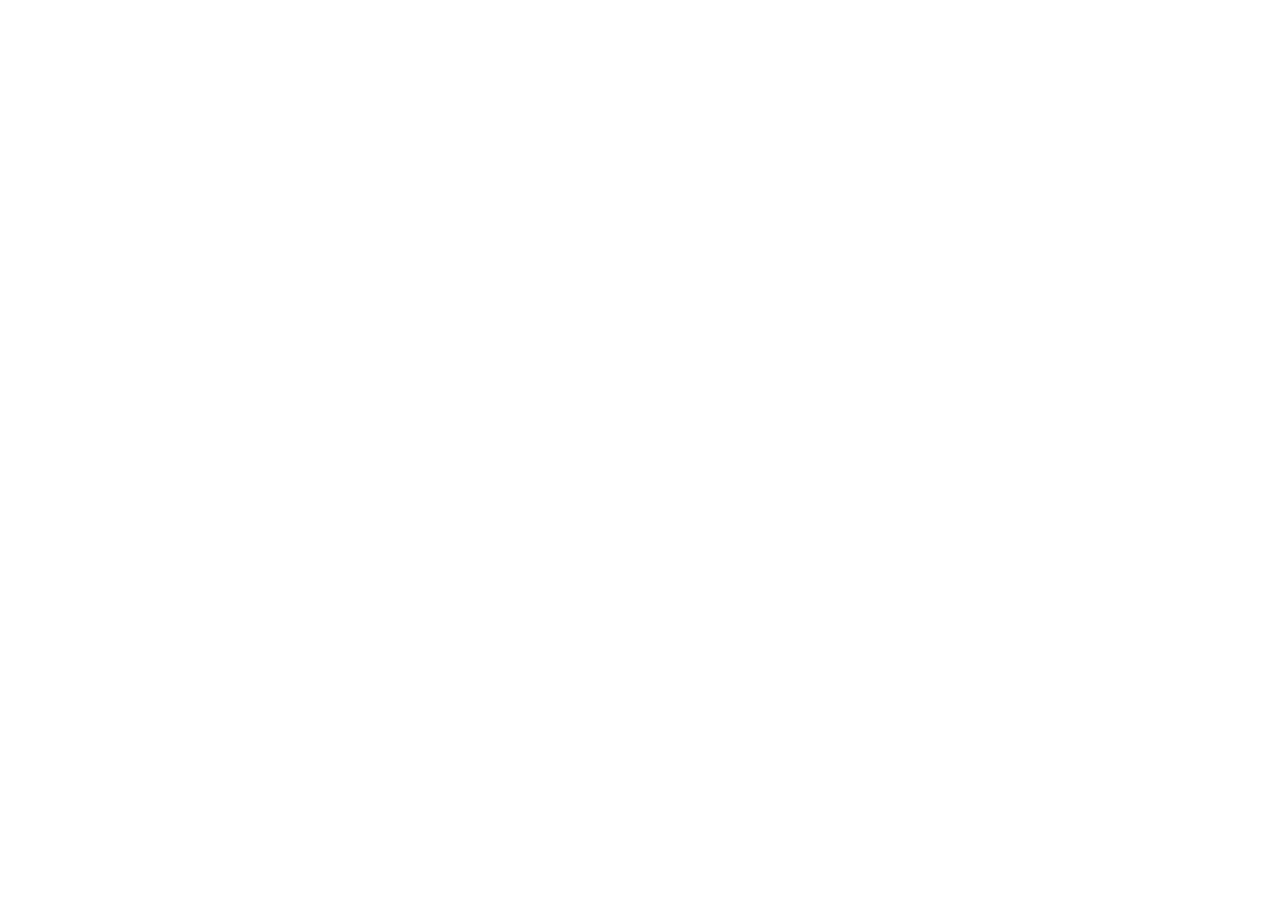
==== index.html @ 9847302b "Add files via upload" ====
<!doctype html>
<html lang="es">
  <head>
    <meta charset="UTF-8" />
    <link rel="icon" type="image/svg+xml" href="/vite.svg" />
    <meta name="viewport" content="width=device-width, initial-scale=1.0" />
    <link rel="preconnect" href="https://fonts.googleapis.com" />
    <link rel="preconnect" href="https://fonts.gstatic.com" crossorigin />
    <link
      href="https://fonts.googleapis.com/css2?family=Inter:wght@400;500;600;700&family=Poppins:wght@500;600;700;800&display=swap"
      rel="stylesheet"
    />
    <meta
      name="description"
      content="Domicilios Riohacha conecta clientes, restaurantes y domiciliarios. Pide comida, registra tu restaurante o empieza a repartir hoy."
    />
    <title>Domicilios Riohacha | Pide, vende y entrega</title>
  </head>
  <body>
    <div id="root"></div>
    <script type="module" src="/src/main.tsx"></script>
  </body>
</html>
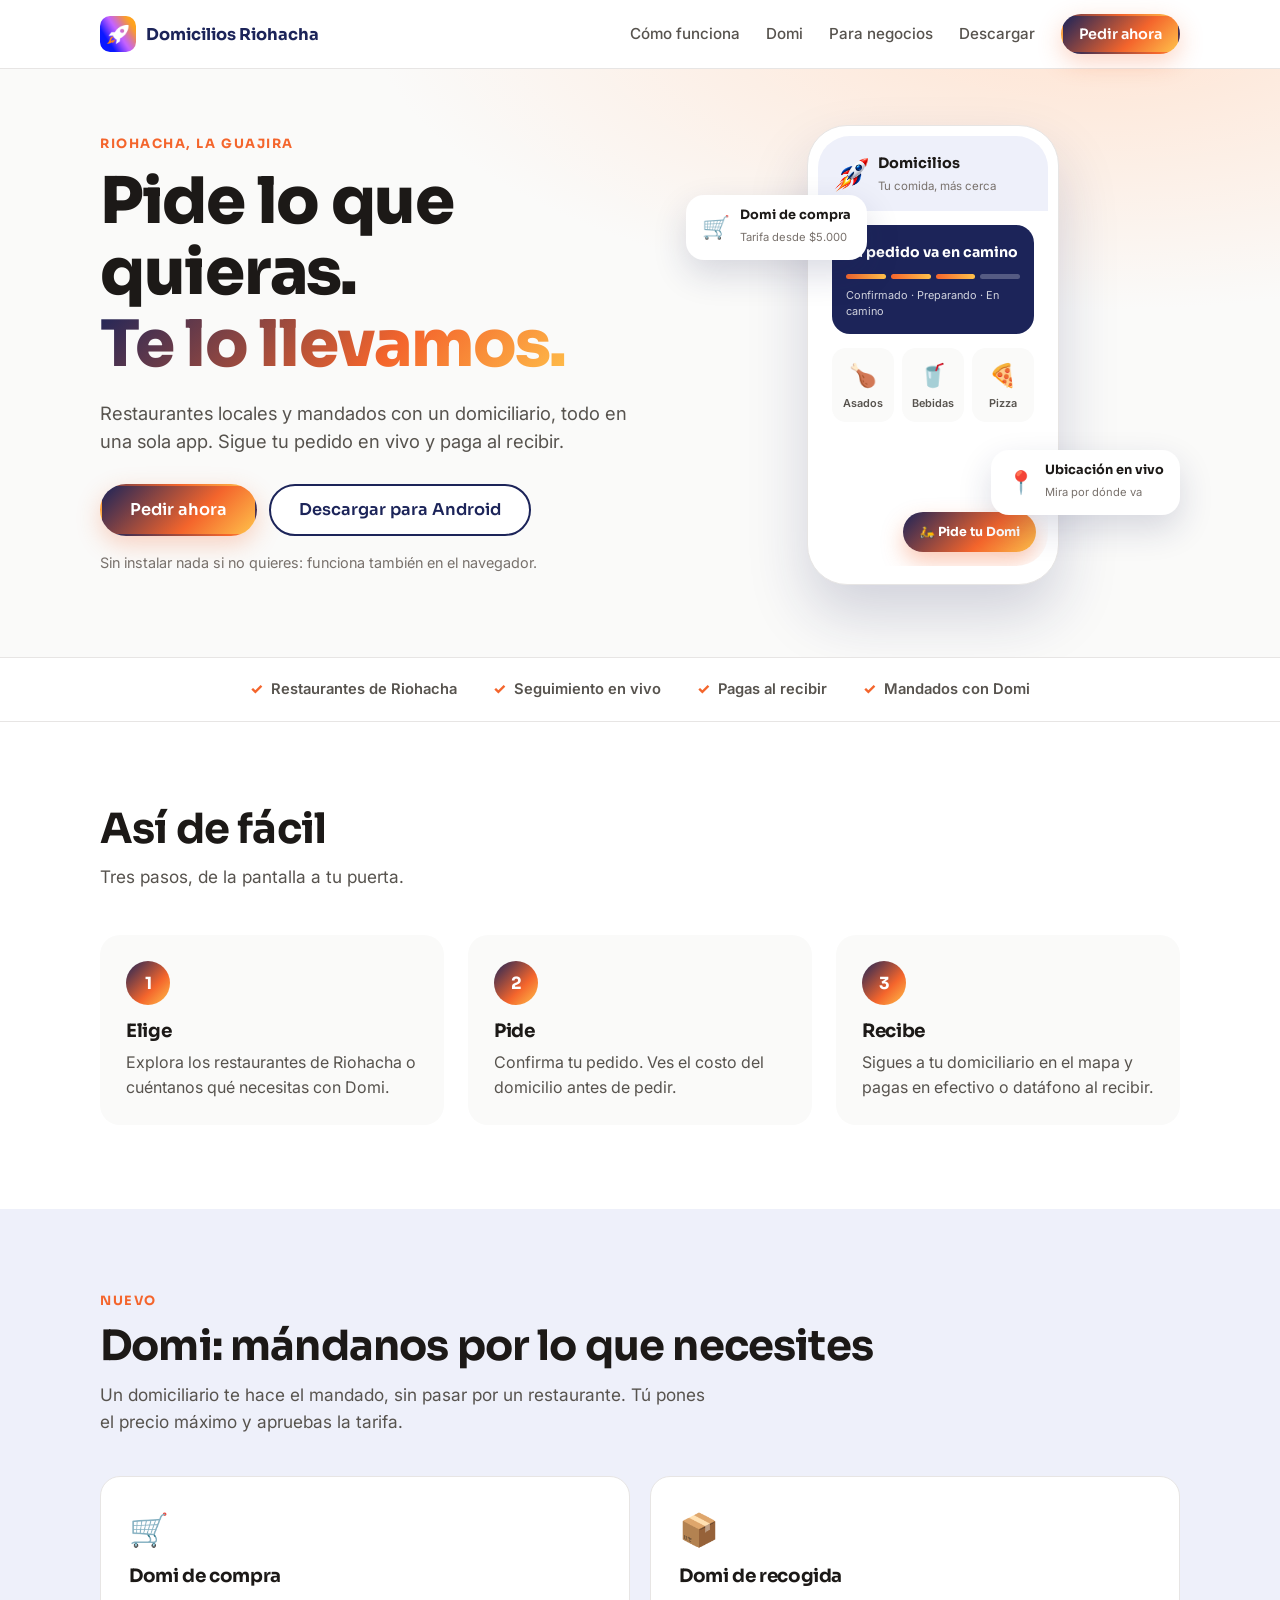
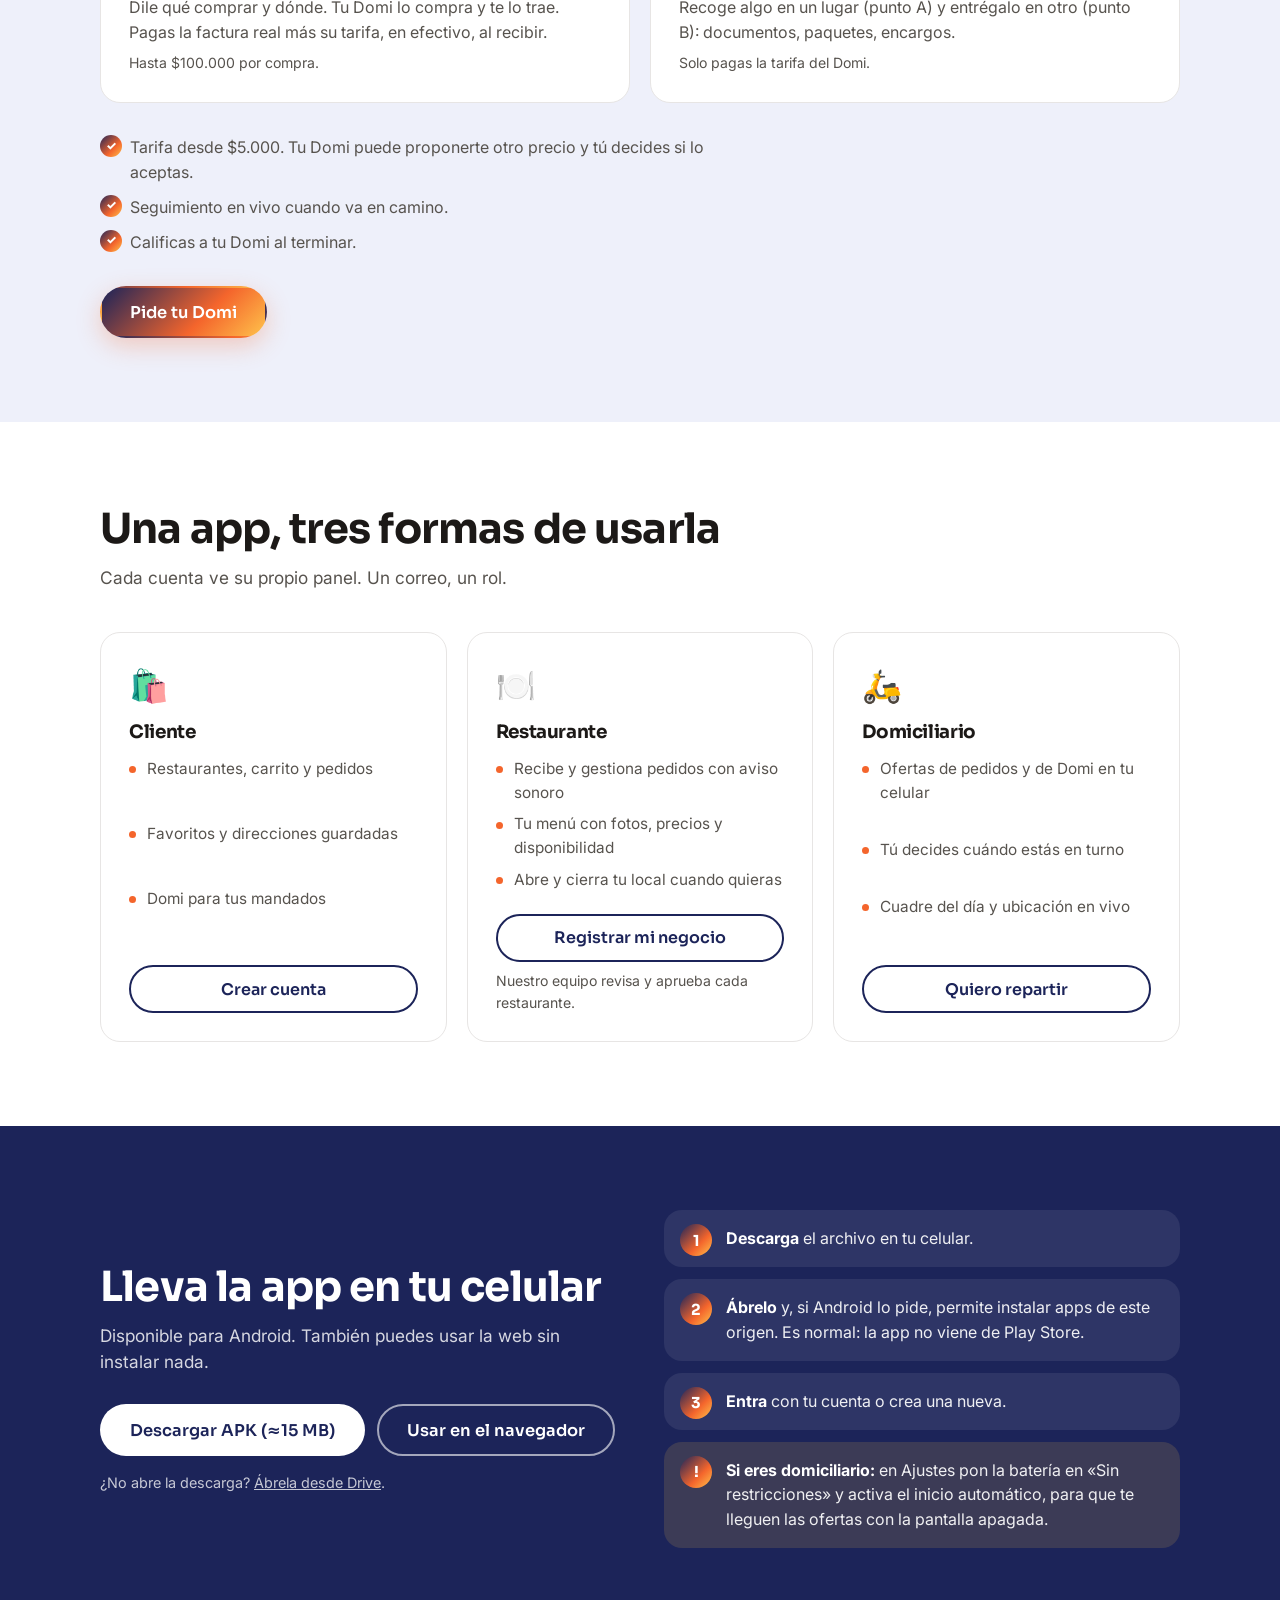
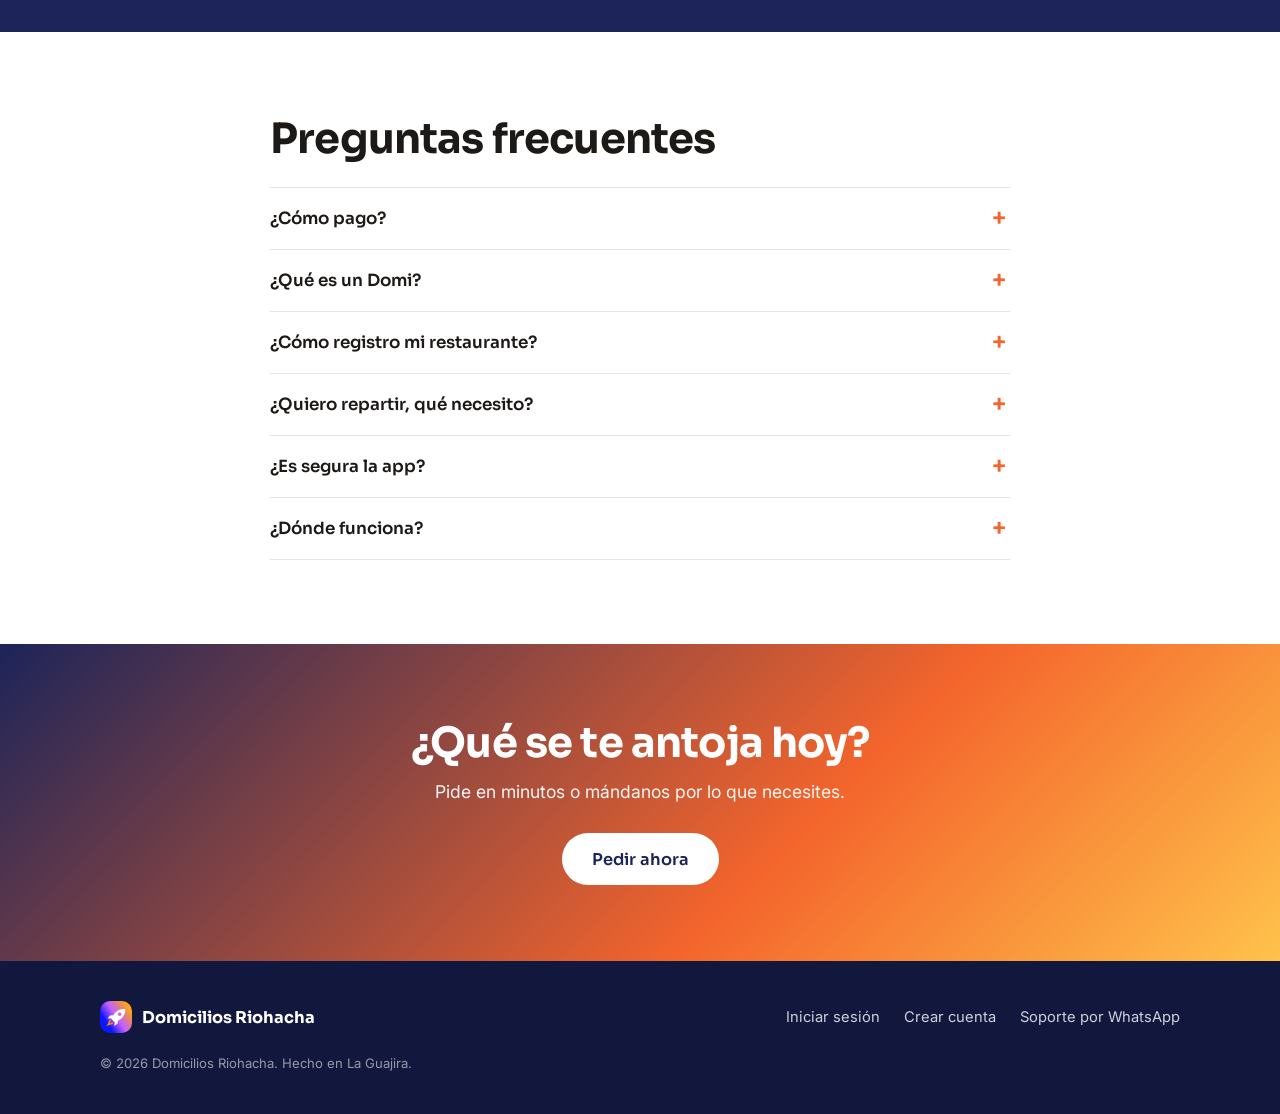
==== commit 09454126: "feat: landing renovada — proyecto limpio (HTML/CSS/JS), identidad de la app, Domi, tres cuentas y de" ====
--- a/index.html
+++ b/index.html
@@ -1,23 +1,245 @@
 <!doctype html>
 <html lang="es">
-  <head>
-    <meta charset="UTF-8" />
-    <link rel="icon" type="image/svg+xml" href="/vite.svg" />
-    <meta name="viewport" content="width=device-width, initial-scale=1.0" />
-    <link rel="preconnect" href="https://fonts.googleapis.com" />
-    <link rel="preconnect" href="https://fonts.gstatic.com" crossorigin />
-    <link
-      href="https://fonts.googleapis.com/css2?family=Inter:wght@400;500;600;700&family=Poppins:wght@500;600;700;800&display=swap"
-      rel="stylesheet"
-    />
-    <meta
-      name="description"
-      content="Domicilios Riohacha conecta clientes, restaurantes y domiciliarios. Pide comida, registra tu restaurante o empieza a repartir hoy."
-    />
-    <title>Domicilios Riohacha | Pide, vende y entrega</title>
-  </head>
-  <body>
-    <div id="root"></div>
-    <script type="module" src="/src/main.tsx"></script>
-  </body>
+<head>
+  <meta charset="UTF-8" />
+  <meta name="viewport" content="width=device-width, initial-scale=1.0" />
+  <title>Domicilios Riohacha | Pide, manda y recibe en Riohacha</title>
+  <meta name="description" content="Pide a restaurantes de Riohacha, o mándale un mandado a un domiciliario con Domi. Sigue tu pedido en vivo y paga al recibir. Descarga la app para Android o úsala en el navegador." />
+  <meta name="theme-color" content="#1C2459" />
+  <link rel="icon" type="image/png" href="assets/favicon-64.png" />
+  <link rel="apple-touch-icon" href="assets/apple-touch-icon-180.png" />
+  <meta property="og:type" content="website" />
+  <meta property="og:title" content="Domicilios Riohacha | Pide, manda y recibe" />
+  <meta property="og:description" content="Restaurantes locales y mandados con Domi, en una sola app. Seguimiento en vivo y pago al recibir." />
+  <meta property="og:image" content="assets/app-icon-512.png" />
+  <meta name="twitter:card" content="summary" />
+  <link rel="preconnect" href="https://fonts.googleapis.com" />
+  <link rel="preconnect" href="https://fonts.gstatic.com" crossorigin />
+  <link href="https://fonts.googleapis.com/css2?family=Inter:wght@400;500;600;700&family=Sora:wght@500;600;700;800&display=swap" rel="stylesheet" />
+  <link rel="stylesheet" href="styles.css" />
+</head>
+<body>
+  <a class="skip" href="#contenido">Saltar al contenido</a>
+
+  <header class="header" id="top">
+    <div class="wrap header__row">
+      <a class="brand" href="#top" aria-label="Domicilios Riohacha, inicio">
+        <img src="assets/app-icon-192.png" alt="" width="36" height="36" />
+        <span>Domicilios Riohacha</span>
+      </a>
+
+      <nav class="nav" id="nav" aria-label="Principal">
+        <a href="#como-funciona">Cómo funciona</a>
+        <a href="#domi">Domi</a>
+        <a href="#para-ti">Para negocios</a>
+        <a href="#descargar">Descargar</a>
+        <a class="btn btn--primary btn--sm nav__cta" href="https://domicilios-rouge.vercel.app/login" rel="noopener">Pedir ahora</a>
+      </nav>
+
+      <button class="menu-btn" id="menu-btn" type="button" aria-expanded="false" aria-controls="nav" aria-label="Abrir menú">
+        <span></span><span></span><span></span>
+      </button>
+    </div>
+  </header>
+
+  <main id="contenido">
+    <!-- HERO -->
+    <section class="hero">
+      <div class="wrap hero__grid">
+        <div class="hero__copy reveal">
+          <p class="eyebrow">Riohacha, La Guajira</p>
+          <h1>Pide lo que quieras.<br /><span class="grad">Te lo llevamos.</span></h1>
+          <p class="lead">Restaurantes locales y mandados con un domiciliario, todo en una sola app. Sigue tu pedido en vivo y paga al recibir.</p>
+          <div class="cta-row">
+            <a class="btn btn--primary btn--lg" href="https://domicilios-rouge.vercel.app/login" rel="noopener">Pedir ahora</a>
+            <a class="btn btn--outline btn--lg" href="#descargar">Descargar para Android</a>
+          </div>
+          <p class="hint">Sin instalar nada si no quieres: funciona también en el navegador.</p>
+        </div>
+
+        <div class="hero__visual reveal" aria-hidden="true">
+          <div class="phone">
+            <div class="phone__screen">
+              <div class="phone__top">
+                <img src="assets/rocket-icon-transparent.png" alt="" width="34" height="34" />
+                <div><strong>Domicilios</strong><span>Tu comida, más cerca</span></div>
+              </div>
+              <div class="phone__order">
+                <b>Tu pedido va en camino</b>
+                <div class="steps"><i class="on"></i><i class="on"></i><i class="on"></i><i></i></div>
+                <small>Confirmado · Preparando · En camino</small>
+              </div>
+              <div class="phone__cards">
+                <div class="mini"><span>🍗</span><p>Asados</p></div>
+                <div class="mini"><span>🥤</span><p>Bebidas</p></div>
+                <div class="mini"><span>🍕</span><p>Pizza</p></div>
+              </div>
+              <div class="phone__fab">🛵 Pide tu Domi</div>
+            </div>
+          </div>
+          <div class="float float--a"><span>🛒</span><div><b>Domi de compra</b><small>Tarifa desde $5.000</small></div></div>
+          <div class="float float--b"><span>📍</span><div><b>Ubicación en vivo</b><small>Mira por dónde va</small></div></div>
+        </div>
+      </div>
+    </section>
+
+    <!-- CONFIANZA -->
+    <section class="trust" aria-label="Ventajas">
+      <ul class="wrap trust__row">
+        <li>Restaurantes de Riohacha</li>
+        <li>Seguimiento en vivo</li>
+        <li>Pagas al recibir</li>
+        <li>Mandados con Domi</li>
+      </ul>
+    </section>
+
+    <!-- CÓMO FUNCIONA -->
+    <section class="section" id="como-funciona">
+      <div class="wrap">
+        <h2 class="reveal">Así de fácil</h2>
+        <p class="sub reveal">Tres pasos, de la pantalla a tu puerta.</p>
+        <ol class="how">
+          <li class="reveal"><span class="num">1</span><h3>Elige</h3><p>Explora los restaurantes de Riohacha o cuéntanos qué necesitas con Domi.</p></li>
+          <li class="reveal"><span class="num">2</span><h3>Pide</h3><p>Confirma tu pedido. Ves el costo del domicilio antes de pedir.</p></li>
+          <li class="reveal"><span class="num">3</span><h3>Recibe</h3><p>Sigues a tu domiciliario en el mapa y pagas en efectivo o datáfono al recibir.</p></li>
+        </ol>
+      </div>
+    </section>
+
+    <!-- DOMI -->
+    <section class="section section--tint" id="domi">
+      <div class="wrap">
+        <p class="eyebrow reveal">Nuevo</p>
+        <h2 class="reveal">Domi: mándanos por lo que necesites</h2>
+        <p class="sub reveal">Un domiciliario te hace el mandado, sin pasar por un restaurante. Tú pones el precio máximo y apruebas la tarifa.</p>
+
+        <div class="domi">
+          <article class="card reveal">
+            <span class="card__emoji">🛒</span>
+            <h3>Domi de compra</h3>
+            <p>Dile qué comprar y dónde. Tu Domi lo compra y te lo trae. Pagas la factura real más su tarifa, en efectivo, al recibir.</p>
+            <p class="note">Hasta $100.000 por compra.</p>
+          </article>
+          <article class="card reveal">
+            <span class="card__emoji">📦</span>
+            <h3>Domi de recogida</h3>
+            <p>Recoge algo en un lugar (punto A) y entrégalo en otro (punto B): documentos, paquetes, encargos.</p>
+            <p class="note">Solo pagas la tarifa del Domi.</p>
+          </article>
+        </div>
+
+        <ul class="checks reveal">
+          <li>Tarifa desde $5.000. Tu Domi puede proponerte otro precio y tú decides si lo aceptas.</li>
+          <li>Seguimiento en vivo cuando va en camino.</li>
+          <li>Calificas a tu Domi al terminar.</li>
+        </ul>
+
+        <a class="btn btn--primary btn--lg reveal" href="https://domicilios-rouge.vercel.app/login" rel="noopener">Pide tu Domi</a>
+      </div>
+    </section>
+
+    <!-- PARA TI -->
+    <section class="section" id="para-ti">
+      <div class="wrap">
+        <h2 class="reveal">Una app, tres formas de usarla</h2>
+        <p class="sub reveal">Cada cuenta ve su propio panel. Un correo, un rol.</p>
+
+        <div class="roles">
+          <article class="card reveal">
+            <span class="card__emoji">🛍️</span>
+            <h3>Cliente</h3>
+            <ul>
+              <li>Restaurantes, carrito y pedidos</li>
+              <li>Favoritos y direcciones guardadas</li>
+              <li>Domi para tus mandados</li>
+            </ul>
+            <a class="btn btn--outline" href="https://domicilios-rouge.vercel.app/register?role=client" rel="noopener">Crear cuenta</a>
+          </article>
+          <article class="card reveal">
+            <span class="card__emoji">🍽️</span>
+            <h3>Restaurante</h3>
+            <ul>
+              <li>Recibe y gestiona pedidos con aviso sonoro</li>
+              <li>Tu menú con fotos, precios y disponibilidad</li>
+              <li>Abre y cierra tu local cuando quieras</li>
+            </ul>
+            <a class="btn btn--outline" href="https://domicilios-rouge.vercel.app/register?role=restaurant" rel="noopener">Registrar mi negocio</a>
+            <p class="note">Nuestro equipo revisa y aprueba cada restaurante.</p>
+          </article>
+          <article class="card reveal">
+            <span class="card__emoji">🛵</span>
+            <h3>Domiciliario</h3>
+            <ul>
+              <li>Ofertas de pedidos y de Domi en tu celular</li>
+              <li>Tú decides cuándo estás en turno</li>
+              <li>Cuadre del día y ubicación en vivo</li>
+            </ul>
+            <a class="btn btn--outline" href="https://domicilios-rouge.vercel.app/register?role=delivery" rel="noopener">Quiero repartir</a>
+          </article>
+        </div>
+      </div>
+    </section>
+
+    <!-- DESCARGA -->
+    <section class="section section--dark" id="descargar">
+      <div class="wrap download">
+        <div class="reveal">
+          <h2>Lleva la app en tu celular</h2>
+          <p class="sub">Disponible para Android. También puedes usar la web sin instalar nada.</p>
+          <div class="cta-row">
+            <a class="btn btn--light btn--lg" href="https://drive.google.com/uc?export=download&id=1_hDaMj3peaLqgDT-K_RYjcl24B7l8fYa" rel="noopener">Descargar APK (≈15 MB)</a>
+            <a class="btn btn--ghost btn--lg" href="https://domicilios-rouge.vercel.app/login" rel="noopener">Usar en el navegador</a>
+          </div>
+          <p class="hint">¿No abre la descarga? <a href="https://drive.google.com/file/d/1_hDaMj3peaLqgDT-K_RYjcl24B7l8fYa/view?usp=sharing" rel="noopener">Ábrela desde Drive</a>.</p>
+        </div>
+
+        <ol class="install reveal">
+          <li><b>Descarga</b> el archivo en tu celular.</li>
+          <li><b>Ábrelo</b> y, si Android lo pide, permite instalar apps de este origen. Es normal: la app no viene de Play Store.</li>
+          <li><b>Entra</b> con tu cuenta o crea una nueva.</li>
+          <li class="install__tip"><b>Si eres domiciliario:</b> en Ajustes pon la batería en «Sin restricciones» y activa el inicio automático, para que te lleguen las ofertas con la pantalla apagada.</li>
+        </ol>
+      </div>
+    </section>
+
+    <!-- PREGUNTAS -->
+    <section class="section" id="preguntas">
+      <div class="wrap faq">
+        <h2 class="reveal">Preguntas frecuentes</h2>
+        <details class="reveal"><summary>¿Cómo pago?</summary><p>Al recibir, en efectivo o con datáfono. Por ahora no hay pago en línea.</p></details>
+        <details class="reveal"><summary>¿Qué es un Domi?</summary><p>Un mandado con un domiciliario, sin restaurante. Puede ser una compra (te la trae) o una recogida (de un punto A a un punto B). La tarifa empieza en $5.000 y tú la apruebas.</p></details>
+        <details class="reveal"><summary>¿Cómo registro mi restaurante?</summary><p>Crea una cuenta de restaurante, completa los datos de tu negocio y elige tu tipo de comida. Nuestro equipo lo revisa y lo aprueba para que los clientes lo vean.</p></details>
+        <details class="reveal"><summary>¿Quiero repartir, qué necesito?</summary><p>Crear una cuenta de domiciliario, instalar la app y ponerte en turno. Las ofertas llegan a tu celular y tienes un par de minutos para aceptarlas.</p></details>
+        <details class="reveal"><summary>¿Es segura la app?</summary><p>Es la app oficial de Domicilios Riohacha. Android avisa al instalarla porque se descarga fuera de Play Store, no porque tenga algún problema.</p></details>
+        <details class="reveal"><summary>¿Dónde funciona?</summary><p>En Riohacha, La Guajira.</p></details>
+      </div>
+    </section>
+
+    <!-- CTA FINAL -->
+    <section class="final">
+      <div class="wrap final__inner reveal">
+        <h2>¿Qué se te antoja hoy?</h2>
+        <p>Pide en minutos o mándanos por lo que necesites.</p>
+        <a class="btn btn--light btn--lg" href="https://domicilios-rouge.vercel.app/login" rel="noopener">Pedir ahora</a>
+      </div>
+    </section>
+  </main>
+
+  <footer class="footer">
+    <div class="wrap footer__row">
+      <div class="brand brand--light">
+        <img src="assets/app-icon-192.png" alt="" width="32" height="32" />
+        <span>Domicilios Riohacha</span>
+      </div>
+      <nav aria-label="Enlaces">
+        <a href="https://domicilios-rouge.vercel.app/login" rel="noopener">Iniciar sesión</a>
+        <a href="https://domicilios-rouge.vercel.app/register" rel="noopener">Crear cuenta</a>
+        <a href="https://wa.me/573205390468" rel="noopener">Soporte por WhatsApp</a>
+      </nav>
+      <p>© 2026 Domicilios Riohacha. Hecho en La Guajira.</p>
+    </div>
+  </footer>
+
+  <script src="main.js"></script>
+</body>
 </html>
--- a/styles.css
+++ b/styles.css
@@ -0,0 +1,189 @@
+/* Domicilios Riohacha — landing. Misma identidad que la app: azul profundo + degradado atardecer. */
+:root {
+  --brand: #1c2459;
+  --brand-500: #2e3a8c;
+  --brand-50: #eef0fa;
+  --sunset: linear-gradient(135deg, #1c2459 0%, #f4652c 62%, #ffc24b 100%);
+  --orange: #f4652c;
+  --ink: #1c1917;
+  --muted: #78716c;
+  --muted-strong: #57534e;
+  --line: #e7e5e4;
+  --soft: #fafaf9;
+  --radius: 20px;
+  --font-display: "Sora", system-ui, sans-serif;
+  --font-body: "Inter", system-ui, sans-serif;
+}
+
+* { box-sizing: border-box; }
+html { scroll-behavior: smooth; scroll-padding-top: 76px; -webkit-font-smoothing: antialiased; }
+@media (prefers-reduced-motion: reduce) { html { scroll-behavior: auto; } }
+body { margin: 0; font-family: var(--font-body); color: var(--ink); background: #fff; line-height: 1.55; }
+img { max-width: 100%; display: block; }
+a { color: inherit; }
+h1, h2, h3 { font-family: var(--font-display); color: var(--ink); line-height: 1.12; margin: 0; letter-spacing: -0.02em; }
+h1 { font-size: clamp(2.3rem, 7vw, 4rem); font-weight: 800; }
+h2 { font-size: clamp(1.7rem, 4.5vw, 2.6rem); font-weight: 700; }
+h3 { font-size: 1.15rem; font-weight: 700; }
+p { margin: 0; }
+ul, ol { margin: 0; padding: 0; list-style: none; }
+
+.wrap { width: 100%; max-width: 1120px; margin: 0 auto; padding: 0 20px; }
+.skip { position: absolute; left: -999px; top: 8px; background: var(--brand); color: #fff; padding: 10px 14px; border-radius: 10px; z-index: 100; }
+.skip:focus { left: 8px; }
+:focus-visible { outline: 3px solid var(--orange); outline-offset: 2px; border-radius: 6px; }
+
+/* ───── Botones ───── */
+.btn { display: inline-flex; align-items: center; justify-content: center; gap: 8px; min-height: 48px; padding: 0 22px; border-radius: 999px; font: 600 1rem var(--font-display); text-decoration: none; border: 2px solid transparent; cursor: pointer; transition: transform .12s ease, opacity .15s ease, background-color .15s ease; }
+.btn:active { transform: scale(.97); }
+.btn--sm { min-height: 40px; padding: 0 16px; font-size: .9rem; }
+.btn--lg { min-height: 52px; padding: 0 28px; font-size: 1.02rem; }
+.btn--primary { background: var(--sunset); color: #fff; box-shadow: 0 8px 24px rgba(244, 101, 44, .28); }
+.btn--primary:hover { opacity: .92; }
+.btn--outline { background: #fff; color: var(--brand); border-color: var(--brand); }
+.btn--outline:hover { background: var(--brand-50); }
+.btn--light { background: #fff; color: var(--brand); }
+.btn--light:hover { background: var(--brand-50); }
+.btn--ghost { background: transparent; color: #fff; border-color: rgba(255, 255, 255, .6); }
+.btn--ghost:hover { background: rgba(255, 255, 255, .12); }
+
+/* ───── Header ───── */
+.header { position: sticky; top: 0; z-index: 50; background: rgba(255, 255, 255, .92); backdrop-filter: blur(12px); border-bottom: 1px solid var(--line); }
+.header__row { height: 68px; display: flex; align-items: center; justify-content: space-between; gap: 16px; }
+.brand { display: inline-flex; align-items: center; gap: 10px; text-decoration: none; font: 700 1.02rem var(--font-display); color: var(--brand); }
+.brand img { border-radius: 10px; }
+.brand--light { color: #fff; }
+.nav { display: flex; align-items: center; gap: 26px; }
+.nav a:not(.btn) { text-decoration: none; font-weight: 500; color: var(--muted-strong); font-size: .95rem; }
+.nav a:not(.btn):hover { color: var(--brand); }
+.menu-btn { display: none; width: 44px; height: 44px; border: 0; background: transparent; border-radius: 12px; cursor: pointer; flex-direction: column; align-items: center; justify-content: center; gap: 5px; }
+.menu-btn span { width: 22px; height: 2px; background: var(--brand); border-radius: 2px; transition: transform .2s ease, opacity .2s ease; }
+.menu-btn[aria-expanded="true"] span:nth-child(1) { transform: translateY(7px) rotate(45deg); }
+.menu-btn[aria-expanded="true"] span:nth-child(2) { opacity: 0; }
+.menu-btn[aria-expanded="true"] span:nth-child(3) { transform: translateY(-7px) rotate(-45deg); }
+
+@media (max-width: 800px) {
+  .menu-btn { display: flex; }
+  .nav { position: absolute; left: 0; right: 0; top: 68px; flex-direction: column; align-items: stretch; gap: 0; background: #fff; border-bottom: 1px solid var(--line); padding: 8px 20px 20px; display: none; }
+  .nav.is-open { display: flex; }
+  .nav a:not(.btn) { padding: 14px 0; border-bottom: 1px solid var(--line); font-size: 1rem; }
+  .nav__cta { margin-top: 14px; }
+}
+
+/* ───── Hero ───── */
+.hero { background: radial-gradient(1200px 500px at 85% -10%, #ffe3d1 0%, rgba(255, 227, 209, 0) 60%), var(--soft); overflow: hidden; }
+.hero__grid { display: grid; grid-template-columns: 1.05fr .95fr; gap: 40px; align-items: center; padding-top: 56px; padding-bottom: 72px; }
+.eyebrow { font: 700 .8rem var(--font-display); text-transform: uppercase; letter-spacing: .12em; color: var(--orange); margin-bottom: 14px; }
+.grad { background: var(--sunset); -webkit-background-clip: text; background-clip: text; color: transparent; }
+.lead { margin-top: 18px; font-size: 1.15rem; color: var(--muted-strong); max-width: 30em; }
+.cta-row { margin-top: 28px; display: flex; flex-wrap: wrap; gap: 12px; }
+.hint { margin-top: 16px; font-size: .9rem; color: var(--muted); }
+
+.hero__visual { position: relative; min-height: 460px; display: flex; justify-content: center; }
+.phone { width: 252px; background: #fff; border-radius: 40px; border: 1px solid var(--line); box-shadow: 0 30px 60px rgba(28, 36, 89, .18); padding: 10px; }
+.phone__screen { position: relative; border-radius: 32px; overflow: hidden; background: #fff; min-height: 430px; padding-bottom: 70px; }
+.phone__top { display: flex; align-items: center; gap: 10px; padding: 18px 16px 14px; background: var(--brand-50); }
+.phone__top strong { display: block; font: 700 .9rem var(--font-display); }
+.phone__top span { font-size: .72rem; color: var(--muted); }
+.phone__order { margin: 14px; padding: 14px; border-radius: 18px; background: var(--brand); color: #fff; }
+.phone__order b { font: 700 .88rem var(--font-display); }
+.phone__order small { display: block; margin-top: 8px; font-size: .68rem; opacity: .8; }
+.steps { display: flex; gap: 5px; margin-top: 10px; }
+.steps i { flex: 1; height: 5px; border-radius: 5px; background: rgba(255, 255, 255, .25); }
+.steps i.on { background: linear-gradient(90deg, #f4652c, #ffc24b); }
+.phone__cards { display: grid; grid-template-columns: repeat(3, 1fr); gap: 8px; padding: 0 14px; }
+.mini { background: var(--soft); border-radius: 14px; padding: 10px 4px; text-align: center; }
+.mini span { font-size: 1.4rem; }
+.mini p { font-size: .68rem; font-weight: 600; color: var(--muted-strong); margin-top: 2px; }
+.phone__fab { position: absolute; right: 12px; bottom: 14px; background: var(--sunset); color: #fff; font: 700 .78rem var(--font-display); padding: 12px 16px; border-radius: 999px; box-shadow: 0 10px 22px rgba(244, 101, 44, .35); }
+
+.float { position: absolute; display: flex; align-items: center; gap: 10px; background: #fff; padding: 12px 16px; border-radius: 18px; box-shadow: 0 14px 34px rgba(28, 36, 89, .16); animation: bob 6s ease-in-out infinite; }
+.float span { font-size: 1.4rem; }
+.float b { display: block; font: 700 .8rem var(--font-display); }
+.float small { font-size: .7rem; color: var(--muted); }
+.float--a { left: 0; top: 70px; }
+.float--b { right: 0; bottom: 70px; animation-delay: 1s; animation-duration: 7s; }
+@keyframes bob { 0%, 100% { transform: translateY(0); } 50% { transform: translateY(-10px); } }
+@media (prefers-reduced-motion: reduce) { .float { animation: none; } }
+
+@media (max-width: 880px) {
+  .hero__grid { grid-template-columns: 1fr; padding-top: 36px; padding-bottom: 56px; }
+  .hero__visual { min-height: 440px; }
+}
+@media (max-width: 520px) { .float { display: none; } .cta-row .btn { width: 100%; } }
+
+/* ───── Confianza ───── */
+.trust { border-block: 1px solid var(--line); background: #fff; }
+.trust__row { display: flex; flex-wrap: wrap; justify-content: center; gap: 10px 36px; padding-top: 20px; padding-bottom: 20px; font-weight: 600; font-size: .92rem; color: var(--muted-strong); }
+.trust__row li::before { content: "✓"; color: var(--orange); margin-right: 8px; font-weight: 800; }
+
+/* ───── Secciones ───── */
+.section { padding: 84px 0; }
+.section--tint { background: var(--brand-50); }
+.section h2 { max-width: 20em; }
+.sub { margin-top: 12px; color: var(--muted-strong); font-size: 1.08rem; max-width: 36em; }
+.note { margin-top: 12px; font-size: .88rem; color: var(--muted); }
+
+.how { margin-top: 44px; display: grid; grid-template-columns: repeat(3, 1fr); gap: 24px; }
+.how li { background: var(--soft); border-radius: var(--radius); padding: 26px; }
+.num { width: 44px; height: 44px; border-radius: 50%; background: var(--sunset); color: #fff; font: 700 1.05rem var(--font-display); display: grid; place-items: center; margin-bottom: 16px; }
+.how p { margin-top: 8px; color: var(--muted-strong); }
+
+.card { background: #fff; border: 1px solid var(--line); border-radius: var(--radius); padding: 28px; }
+.card__emoji { display: block; font-size: 2rem; margin-bottom: 12px; }
+.card p { margin-top: 8px; color: var(--muted-strong); }
+
+.domi { margin-top: 40px; display: grid; grid-template-columns: repeat(2, 1fr); gap: 20px; }
+.checks { margin: 32px 0; display: grid; gap: 10px; max-width: 40em; }
+.checks li { padding-left: 30px; position: relative; color: var(--muted-strong); }
+.checks li::before { content: "✓"; position: absolute; left: 0; top: 0; width: 22px; height: 22px; border-radius: 50%; background: var(--sunset); color: #fff; font-size: .75rem; font-weight: 800; display: grid; place-items: center; }
+
+.roles { margin-top: 40px; display: grid; grid-template-columns: repeat(3, 1fr); gap: 20px; }
+.roles .card { display: flex; flex-direction: column; }
+.roles ul { margin: 14px 0 22px; display: grid; gap: 8px; color: var(--muted-strong); font-size: .96rem; flex: 1; }
+.roles ul li { padding-left: 18px; position: relative; }
+.roles ul li::before { content: ""; position: absolute; left: 0; top: .6em; width: 7px; height: 7px; border-radius: 50%; background: var(--orange); }
+
+/* ───── Descarga ───── */
+.section--dark { background: var(--brand); color: #fff; }
+.section--dark h2 { color: #fff; }
+.section--dark .sub { color: rgba(255, 255, 255, .82); }
+.section--dark .hint { color: rgba(255, 255, 255, .75); }
+.download { display: grid; grid-template-columns: 1fr 1fr; gap: 48px; align-items: center; }
+.install { display: grid; gap: 12px; counter-reset: step; }
+.install li { counter-increment: step; position: relative; padding: 16px 18px 16px 62px; background: rgba(255, 255, 255, .08); border-radius: 18px; color: rgba(255, 255, 255, .92); }
+.install li::before { content: counter(step); position: absolute; left: 16px; top: 14px; width: 32px; height: 32px; border-radius: 50%; background: var(--sunset); font: 700 .95rem var(--font-display); display: grid; place-items: center; color: #fff; }
+.install__tip { background: rgba(255, 194, 75, .14) !important; }
+.install__tip::before { content: "!" !important; }
+.install b { color: #fff; }
+@media (max-width: 880px) {
+  .how, .domi, .roles { grid-template-columns: 1fr; }
+  .download { grid-template-columns: 1fr; gap: 32px; }
+  .section { padding: 60px 0; }
+}
+
+/* ───── Preguntas ───── */
+.faq { max-width: 780px; }
+.faq details { border-bottom: 1px solid var(--line); }
+.faq details:first-of-type { margin-top: 24px; border-top: 1px solid var(--line); }
+.faq summary { cursor: pointer; padding: 20px 36px 20px 0; font: 600 1.05rem var(--font-display); position: relative; list-style: none; }
+.faq summary::-webkit-details-marker { display: none; }
+.faq summary::after { content: "+"; position: absolute; right: 4px; top: 50%; transform: translateY(-50%); font-size: 1.5rem; color: var(--orange); transition: transform .2s ease; }
+.faq details[open] summary::after { transform: translateY(-50%) rotate(45deg); }
+.faq details p { padding: 0 0 20px; color: var(--muted-strong); max-width: 40em; }
+
+/* ───── CTA final y pie ───── */
+.final { background: var(--sunset); color: #fff; padding: 76px 0; text-align: center; }
+.final h2 { color: #fff; max-width: none; }
+.final p { margin: 12px 0 28px; font-size: 1.1rem; opacity: .95; }
+.footer { background: #12173d; color: rgba(255, 255, 255, .8); padding: 40px 0; font-size: .92rem; }
+.footer__row { display: flex; flex-wrap: wrap; align-items: center; justify-content: space-between; gap: 20px 32px; }
+.footer nav { display: flex; flex-wrap: wrap; gap: 8px 24px; }
+.footer a { text-decoration: none; }
+.footer a:hover { color: #fff; text-decoration: underline; }
+.footer p { width: 100%; font-size: .82rem; opacity: .7; }
+
+/* ───── Aparición al hacer scroll (solo con JS; sin JS todo se ve) ───── */
+.js .reveal { opacity: 0; transform: translateY(18px); transition: opacity .6s ease, transform .6s ease; }
+.js .reveal.is-visible { opacity: 1; transform: none; }
+@media (prefers-reduced-motion: reduce) { .js .reveal { opacity: 1; transform: none; transition: none; } }
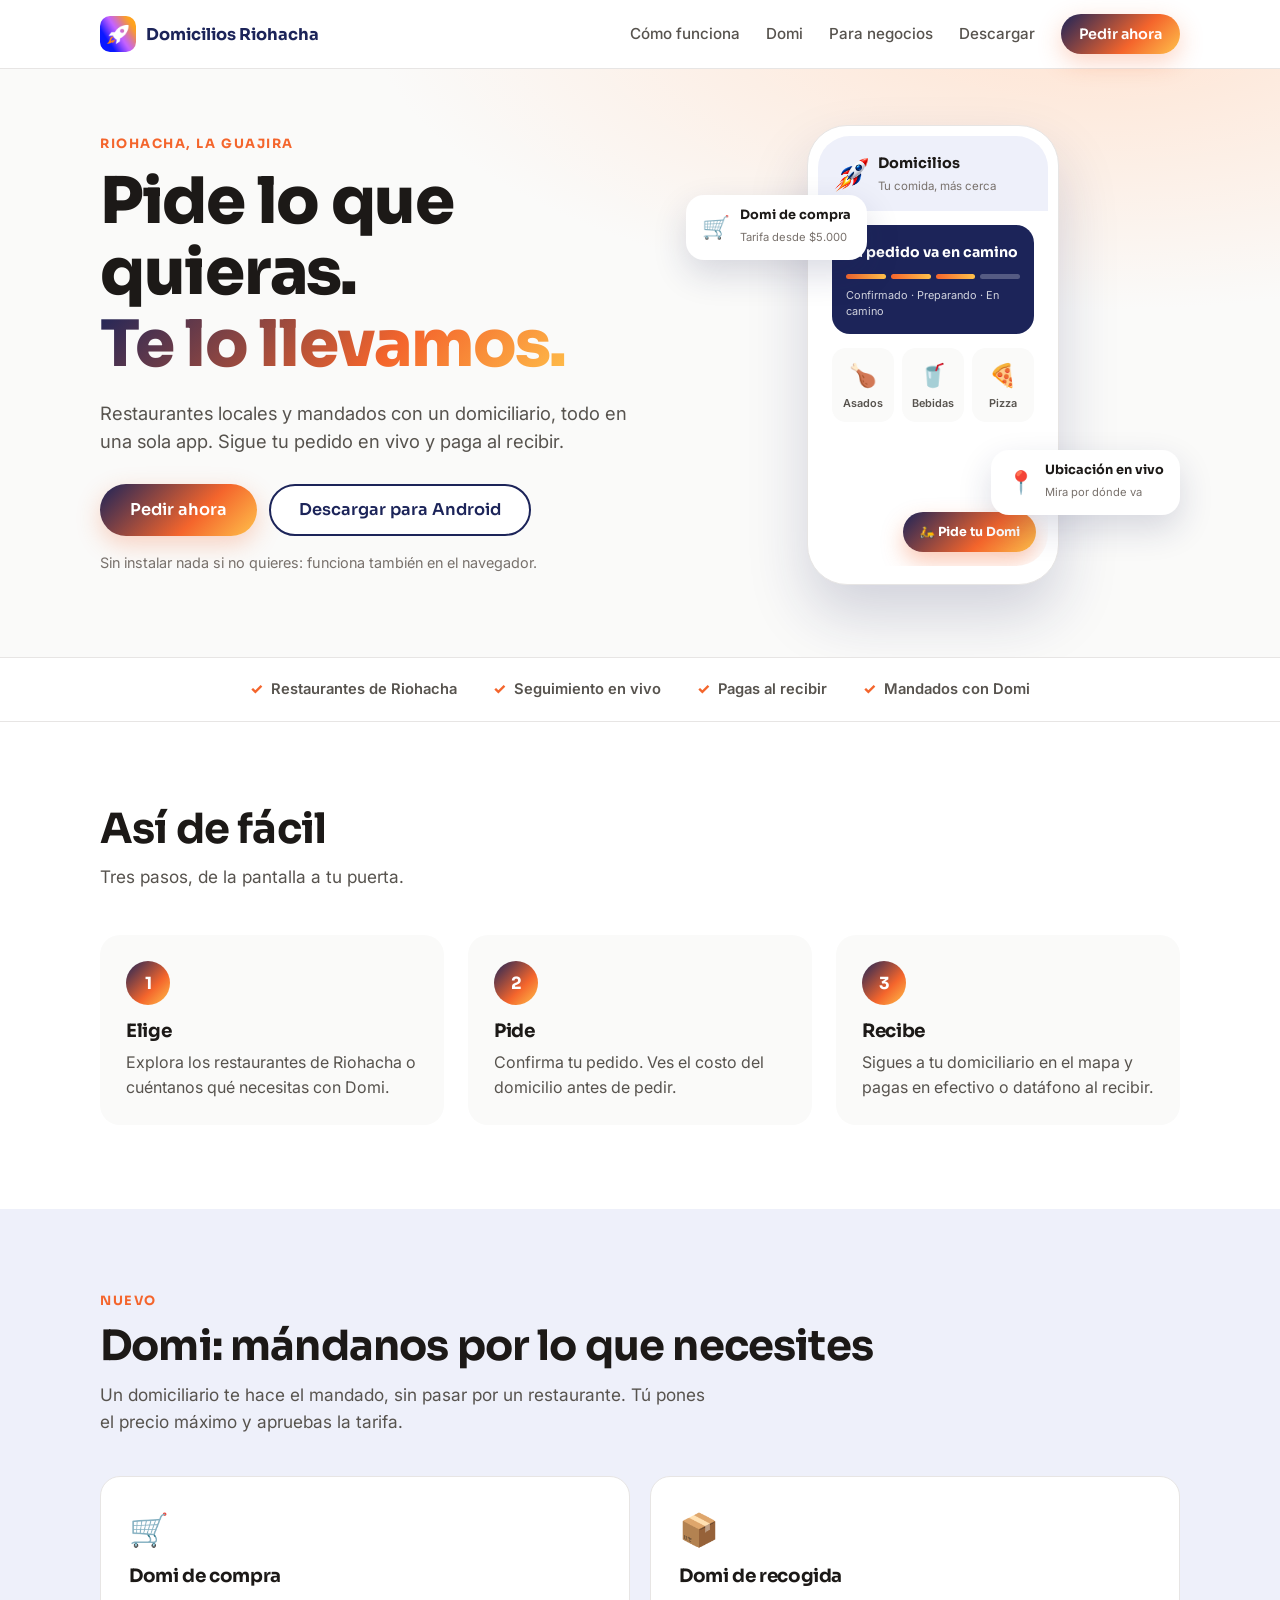
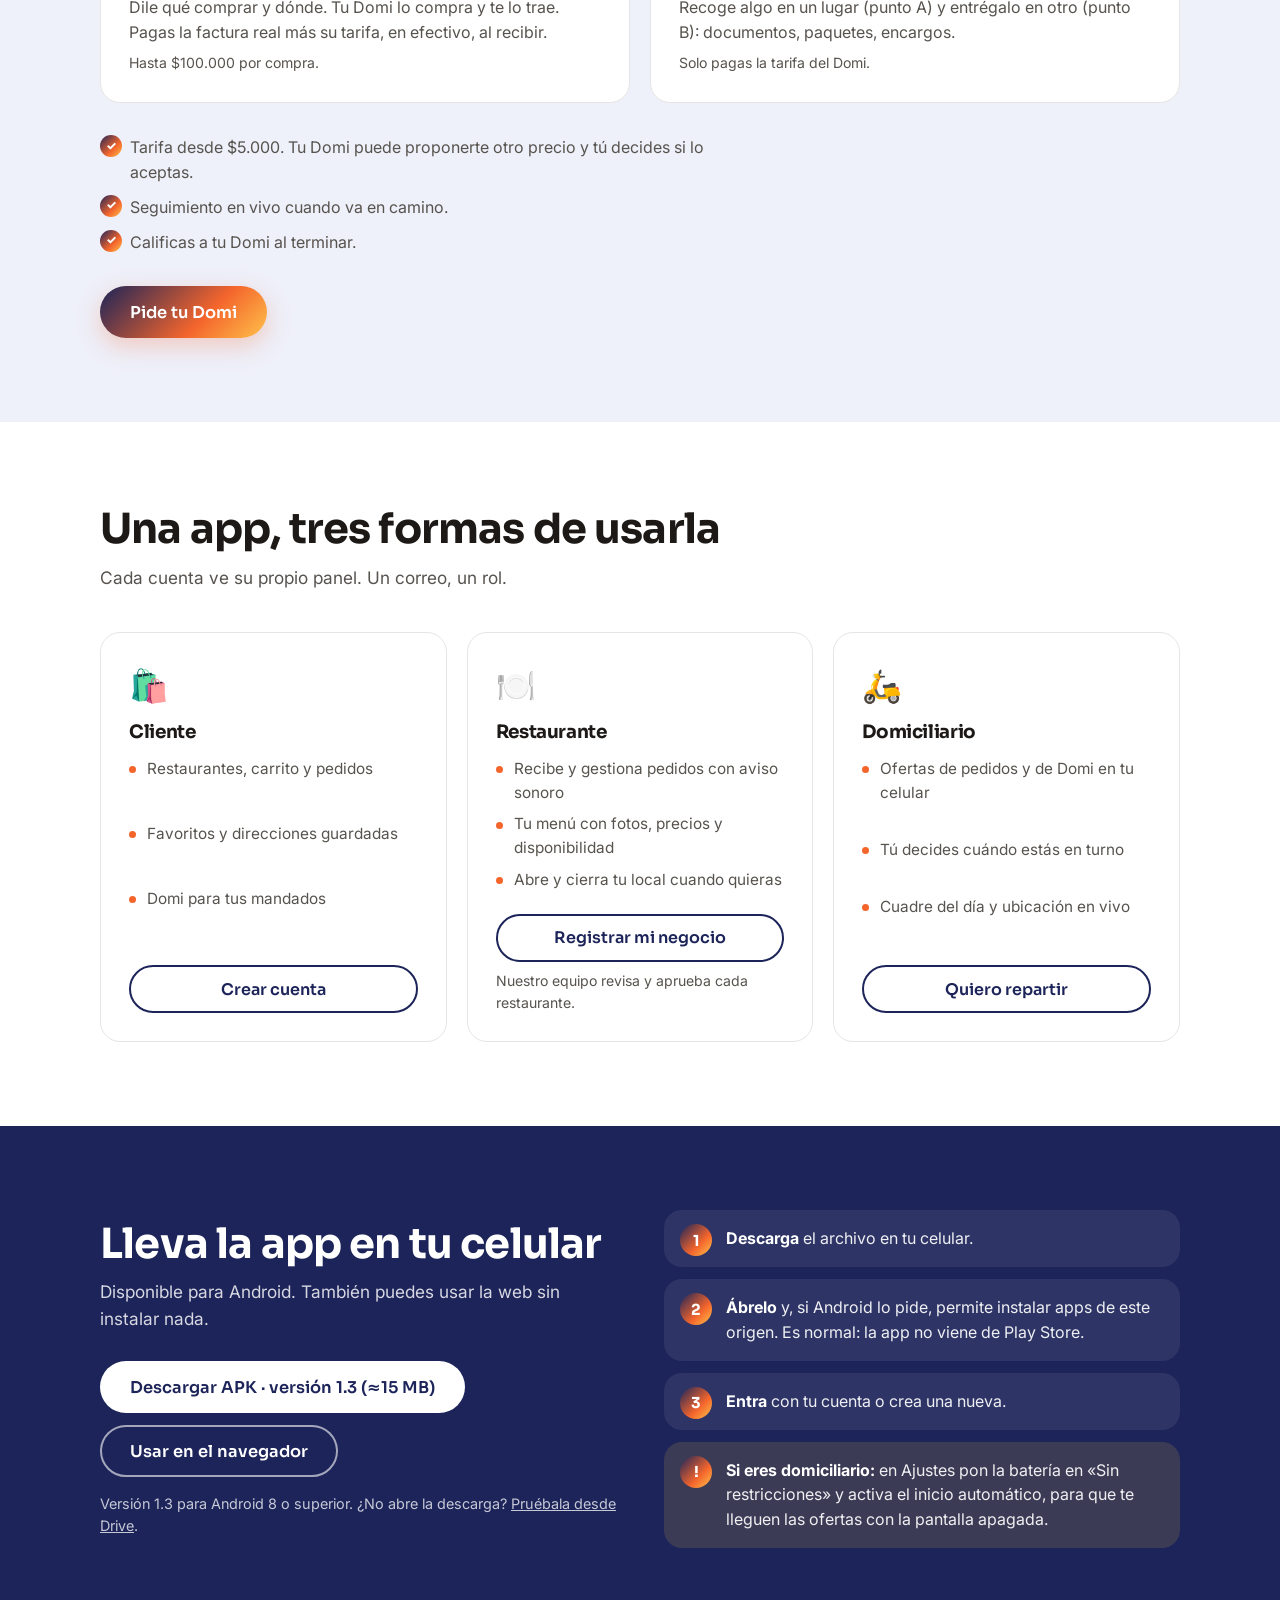
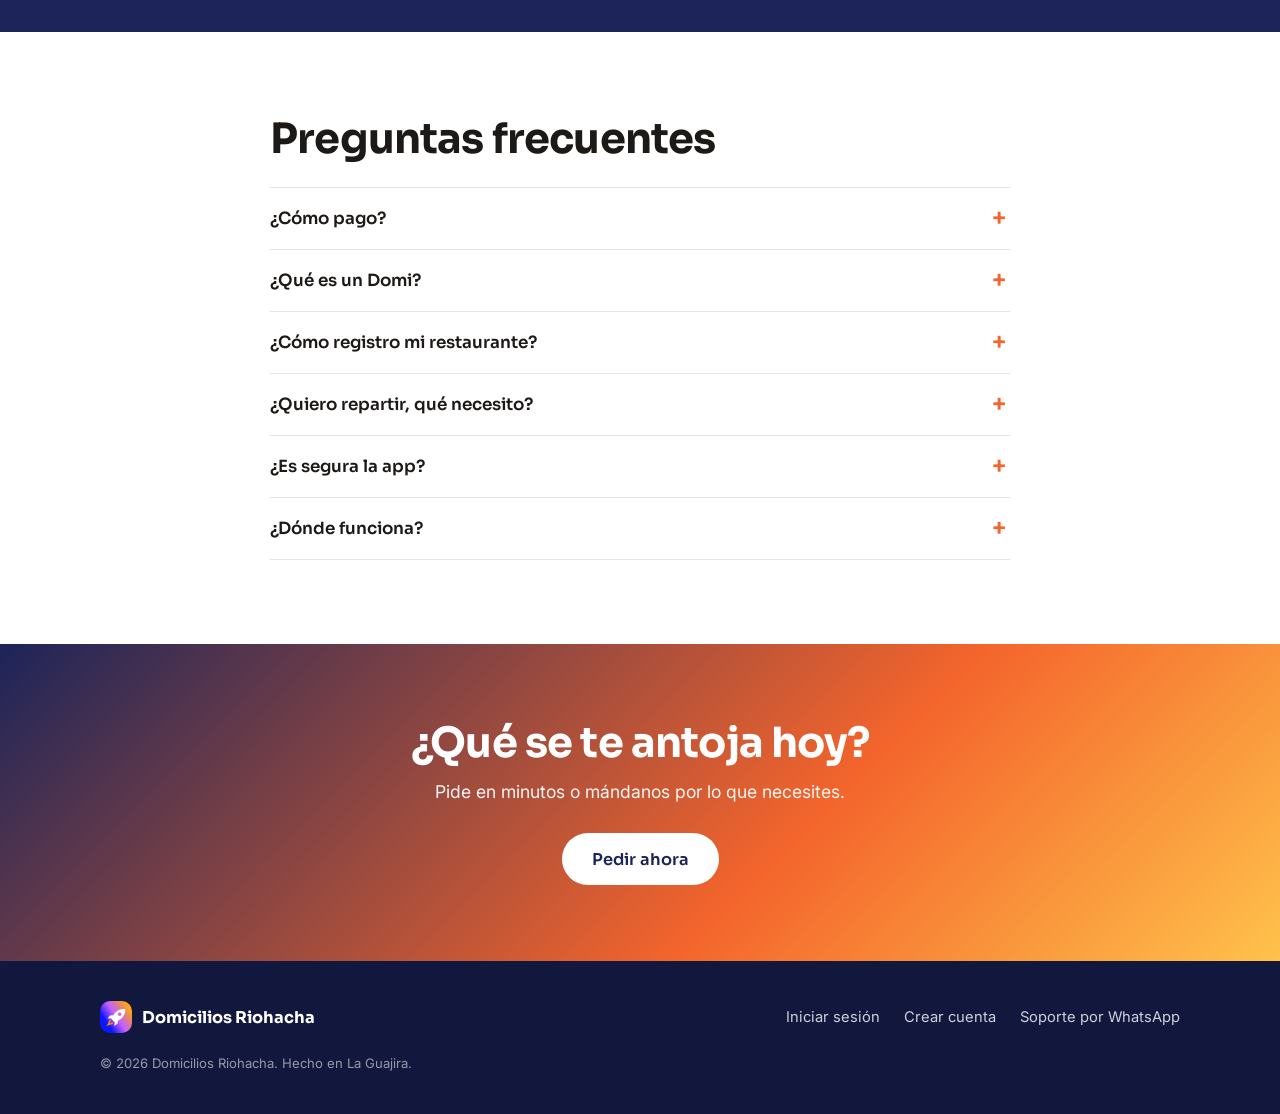
==== commit 43f7f504: "feat(landing): el APK 1.3 se descarga desde la propia landing (Drive queda de respaldo) Co-Authored-" ====
--- a/index.html
+++ b/index.html
@@ -187,10 +187,10 @@
           <h2>Lleva la app en tu celular</h2>
           <p class="sub">Disponible para Android. También puedes usar la web sin instalar nada.</p>
           <div class="cta-row">
-            <a class="btn btn--light btn--lg" href="https://drive.google.com/uc?export=download&id=1_hDaMj3peaLqgDT-K_RYjcl24B7l8fYa" rel="noopener">Descargar APK (≈15 MB)</a>
+            <a class="btn btn--light btn--lg" href="descargas/Domicilios-Riohacha-1.3.apk" download>Descargar APK · versión 1.3 (≈15 MB)</a>
             <a class="btn btn--ghost btn--lg" href="https://domicilios-rouge.vercel.app/login" rel="noopener">Usar en el navegador</a>
           </div>
-          <p class="hint">¿No abre la descarga? <a href="https://drive.google.com/file/d/1_hDaMj3peaLqgDT-K_RYjcl24B7l8fYa/view?usp=sharing" rel="noopener">Ábrela desde Drive</a>.</p>
+          <p class="hint">Versión 1.3 para Android 8 o superior. ¿No abre la descarga? <a href="https://drive.google.com/file/d/1_hDaMj3peaLqgDT-K_RYjcl24B7l8fYa/view?usp=sharing" rel="noopener">Pruébala desde Drive</a>.</p>
         </div>
 
         <ol class="install reveal">
--- a/styles.css
+++ b/styles.css
@@ -4,6 +4,7 @@
   --brand-500: #2e3a8c;
   --brand-50: #eef0fa;
   --sunset: linear-gradient(135deg, #1c2459 0%, #f4652c 62%, #ffc24b 100%);
+  --sunset-btn: var(--sunset);
   --orange: #f4652c;
   --ink: #1c1917;
   --muted: #78716c;
@@ -34,11 +35,15 @@
 :focus-visible { outline: 3px solid var(--orange); outline-offset: 2px; border-radius: 6px; }
 
 /* ───── Botones ───── */
-.btn { display: inline-flex; align-items: center; justify-content: center; gap: 8px; min-height: 48px; padding: 0 22px; border-radius: 999px; font: 600 1rem var(--font-display); text-decoration: none; border: 2px solid transparent; cursor: pointer; transition: transform .12s ease, opacity .15s ease, background-color .15s ease; }
+.btn { display: inline-flex; align-items: center; justify-content: center; gap: 8px; min-height: 48px; padding: 0 22px; border-radius: 999px; font: 600 1rem var(--font-display); text-decoration: none; border: 2px solid transparent; background-origin: border-box; cursor: pointer; transition: transform .12s ease, opacity .15s ease, background-color .15s ease; }
 .btn:active { transform: scale(.97); }
 .btn--sm { min-height: 40px; padding: 0 16px; font-size: .9rem; }
+.btn--primary.btn--sm { padding-inline: 18px; }
 .btn--lg { min-height: 52px; padding: 0 28px; font-size: 1.02rem; }
-.btn--primary { background: var(--sunset); color: #fff; box-shadow: 0 8px 24px rgba(244, 101, 44, .28); }
+.btn--primary.btn--lg { padding-inline: 30px; }
+/* Sin borde: con un borde transparente el degradado se repetía en los extremos y se veía un filo.
+   El relleno suma los 2px del borde para que mida igual que los demás botones. */
+.btn--primary { background: var(--sunset-btn); border: 0; padding-inline: 24px; color: #fff; box-shadow: 0 8px 24px rgba(244, 101, 44, .28); }
 .btn--primary:hover { opacity: .92; }
 .btn--outline { background: #fff; color: var(--brand); border-color: var(--brand); }
 .btn--outline:hover { background: var(--brand-50); }
@@ -95,7 +100,7 @@
 .mini { background: var(--soft); border-radius: 14px; padding: 10px 4px; text-align: center; }
 .mini span { font-size: 1.4rem; }
 .mini p { font-size: .68rem; font-weight: 600; color: var(--muted-strong); margin-top: 2px; }
-.phone__fab { position: absolute; right: 12px; bottom: 14px; background: var(--sunset); color: #fff; font: 700 .78rem var(--font-display); padding: 12px 16px; border-radius: 999px; box-shadow: 0 10px 22px rgba(244, 101, 44, .35); }
+.phone__fab { position: absolute; right: 12px; bottom: 14px; background: var(--sunset-btn); color: #fff; font: 700 .78rem var(--font-display); padding: 12px 16px; border-radius: 999px; box-shadow: 0 10px 22px rgba(244, 101, 44, .35); }
 
 .float { position: absolute; display: flex; align-items: center; gap: 10px; background: #fff; padding: 12px 16px; border-radius: 18px; box-shadow: 0 14px 34px rgba(28, 36, 89, .16); animation: bob 6s ease-in-out infinite; }
 .float span { font-size: 1.4rem; }
@@ -126,7 +131,7 @@
 
 .how { margin-top: 44px; display: grid; grid-template-columns: repeat(3, 1fr); gap: 24px; }
 .how li { background: var(--soft); border-radius: var(--radius); padding: 26px; }
-.num { width: 44px; height: 44px; border-radius: 50%; background: var(--sunset); color: #fff; font: 700 1.05rem var(--font-display); display: grid; place-items: center; margin-bottom: 16px; }
+.num { width: 44px; height: 44px; border-radius: 50%; background: var(--sunset-btn); color: #fff; font: 700 1.05rem var(--font-display); display: grid; place-items: center; margin-bottom: 16px; }
 .how p { margin-top: 8px; color: var(--muted-strong); }
 
 .card { background: #fff; border: 1px solid var(--line); border-radius: var(--radius); padding: 28px; }
@@ -136,7 +141,7 @@
 .domi { margin-top: 40px; display: grid; grid-template-columns: repeat(2, 1fr); gap: 20px; }
 .checks { margin: 32px 0; display: grid; gap: 10px; max-width: 40em; }
 .checks li { padding-left: 30px; position: relative; color: var(--muted-strong); }
-.checks li::before { content: "✓"; position: absolute; left: 0; top: 0; width: 22px; height: 22px; border-radius: 50%; background: var(--sunset); color: #fff; font-size: .75rem; font-weight: 800; display: grid; place-items: center; }
+.checks li::before { content: "✓"; position: absolute; left: 0; top: 0; width: 22px; height: 22px; border-radius: 50%; background: var(--sunset-btn); color: #fff; font-size: .75rem; font-weight: 800; display: grid; place-items: center; }
 
 .roles { margin-top: 40px; display: grid; grid-template-columns: repeat(3, 1fr); gap: 20px; }
 .roles .card { display: flex; flex-direction: column; }
@@ -152,7 +157,7 @@
 .download { display: grid; grid-template-columns: 1fr 1fr; gap: 48px; align-items: center; }
 .install { display: grid; gap: 12px; counter-reset: step; }
 .install li { counter-increment: step; position: relative; padding: 16px 18px 16px 62px; background: rgba(255, 255, 255, .08); border-radius: 18px; color: rgba(255, 255, 255, .92); }
-.install li::before { content: counter(step); position: absolute; left: 16px; top: 14px; width: 32px; height: 32px; border-radius: 50%; background: var(--sunset); font: 700 .95rem var(--font-display); display: grid; place-items: center; color: #fff; }
+.install li::before { content: counter(step); position: absolute; left: 16px; top: 14px; width: 32px; height: 32px; border-radius: 50%; background: var(--sunset-btn); font: 700 .95rem var(--font-display); display: grid; place-items: center; color: #fff; }
 .install__tip { background: rgba(255, 194, 75, .14) !important; }
 .install__tip::before { content: "!" !important; }
 .install b { color: #fff; }
@@ -173,7 +178,7 @@
 .faq details p { padding: 0 0 20px; color: var(--muted-strong); max-width: 40em; }
 
 /* ───── CTA final y pie ───── */
-.final { background: var(--sunset); color: #fff; padding: 76px 0; text-align: center; }
+.final { background: var(--sunset-btn); color: #fff; padding: 76px 0; text-align: center; }
 .final h2 { color: #fff; max-width: none; }
 .final p { margin: 12px 0 28px; font-size: 1.1rem; opacity: .95; }
 .footer { background: #12173d; color: rgba(255, 255, 255, .8); padding: 40px 0; font-size: .92rem; }
